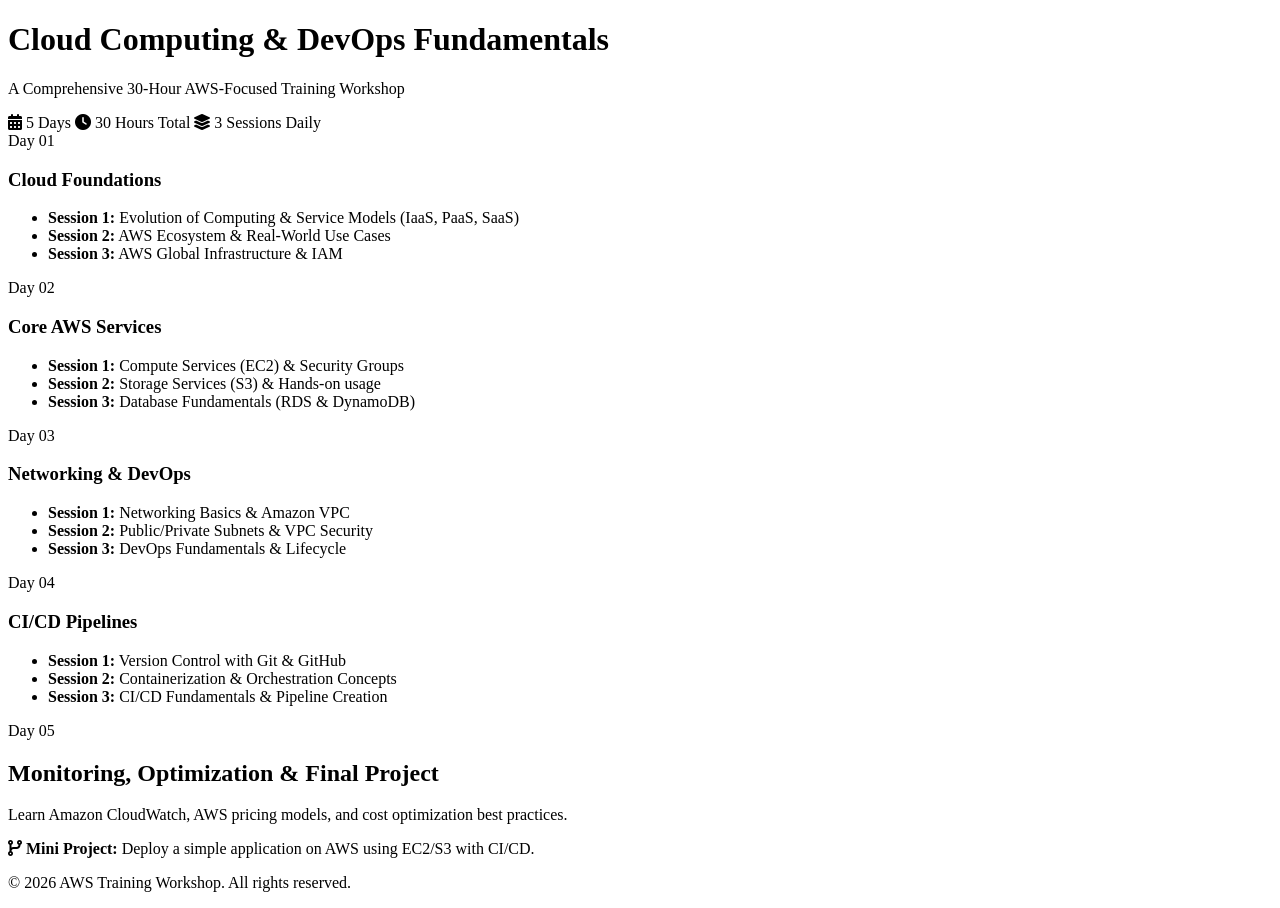
==== syllabuswebsite.html @ 190a76a6 "Add files via upload" ====
<!DOCTYPE html>
<html lang="en">
<head>
    <meta charset="UTF-8">
    <meta name="viewport" content="width=device-width, initial-scale=1.0">
    <title>Cloud & DevOps Workshop | AWS Fundamentals</title>
    <link rel="stylesheet" href="style.css">
    <link rel="stylesheet" href="https://cdnjs.cloudflare.com/ajax/libs/font-awesome/6.0.0/css/all.min.css">
</head>
<body>

    <header class="hero">
        <div class="container">
            <h1 class="main-title">Cloud Computing & <span>DevOps Fundamentals</span></h1>
            <p class="subtitle">A Comprehensive 30-Hour AWS-Focused Training Workshop</p>
            <div class="meta-tags">
                <span><i class="fas fa-calendar-alt"></i> 5 Days</span>
                <span><i class="fas fa-clock"></i> 30 Hours Total</span>
                <span><i class="fas fa-layer-group"></i> 3 Sessions Daily</span>
            </div>
        </div>
    </header>

    <section class="syllabus-grid container">
        <div class="card">
            <div class="day-tag">Day 01</div>
            <h3>Cloud Foundations</h3>
            <ul>
                <li><strong>Session 1:</strong> Evolution of Computing & Service Models (IaaS, PaaS, SaaS)</li>
                <li><strong>Session 2:</strong> AWS Ecosystem & Real-World Use Cases</li>
                <li><strong>Session 3:</strong> AWS Global Infrastructure & IAM</li>
            </ul>
        </div>

        <div class="card">
            <div class="day-tag">Day 02</div>
            <h3>Core AWS Services</h3>
            <ul>
                <li><strong>Session 1:</strong> Compute Services (EC2) & Security Groups</li>
                <li><strong>Session 2:</strong> Storage Services (S3) & Hands-on usage</li>
                <li><strong>Session 3:</strong> Database Fundamentals (RDS & DynamoDB)</li>
            </ul>
        </div>

        <div class="card">
            <div class="day-tag">Day 03</div>
            <h3>Networking & DevOps</h3>
            <ul>
                <li><strong>Session 1:</strong> Networking Basics & Amazon VPC</li>
                <li><strong>Session 2:</strong> Public/Private Subnets & VPC Security</li>
                <li><strong>Session 3:</strong> DevOps Fundamentals & Lifecycle</li>
            </ul>
        </div>

        <div class="card highlight">
            <div class="day-tag">Day 04</div>
            <h3>CI/CD Pipelines</h3>
            <ul>
                <li><strong>Session 1:</strong> Version Control with Git & GitHub</li>
                <li><strong>Session 2:</strong> Containerization & Orchestration Concepts</li>
                <li><strong>Session 3:</strong> CI/CD Fundamentals & Pipeline Creation</li>
            </ul>
        </div>
    </section>

    <section class="final-project container">
        <div class="project-box">
            <div class="day-tag">Day 05</div>
            <h2>Monitoring, Optimization & Final Project</h2>
            <div class="project-details">
                <p>Learn Amazon CloudWatch, AWS pricing models, and cost optimization best practices.</p>
                <div class="featured-task">
                    <strong><i class="fas fa-code-branch"></i> Mini Project:</strong> 
                    Deploy a simple application on AWS using EC2/S3 with CI/CD.
                </div>
            </div>
        </div>
    </section>

    <footer>
        <p>&copy; 2026 AWS Training Workshop. All rights reserved.</p>
    </footer>

</body>
</html>
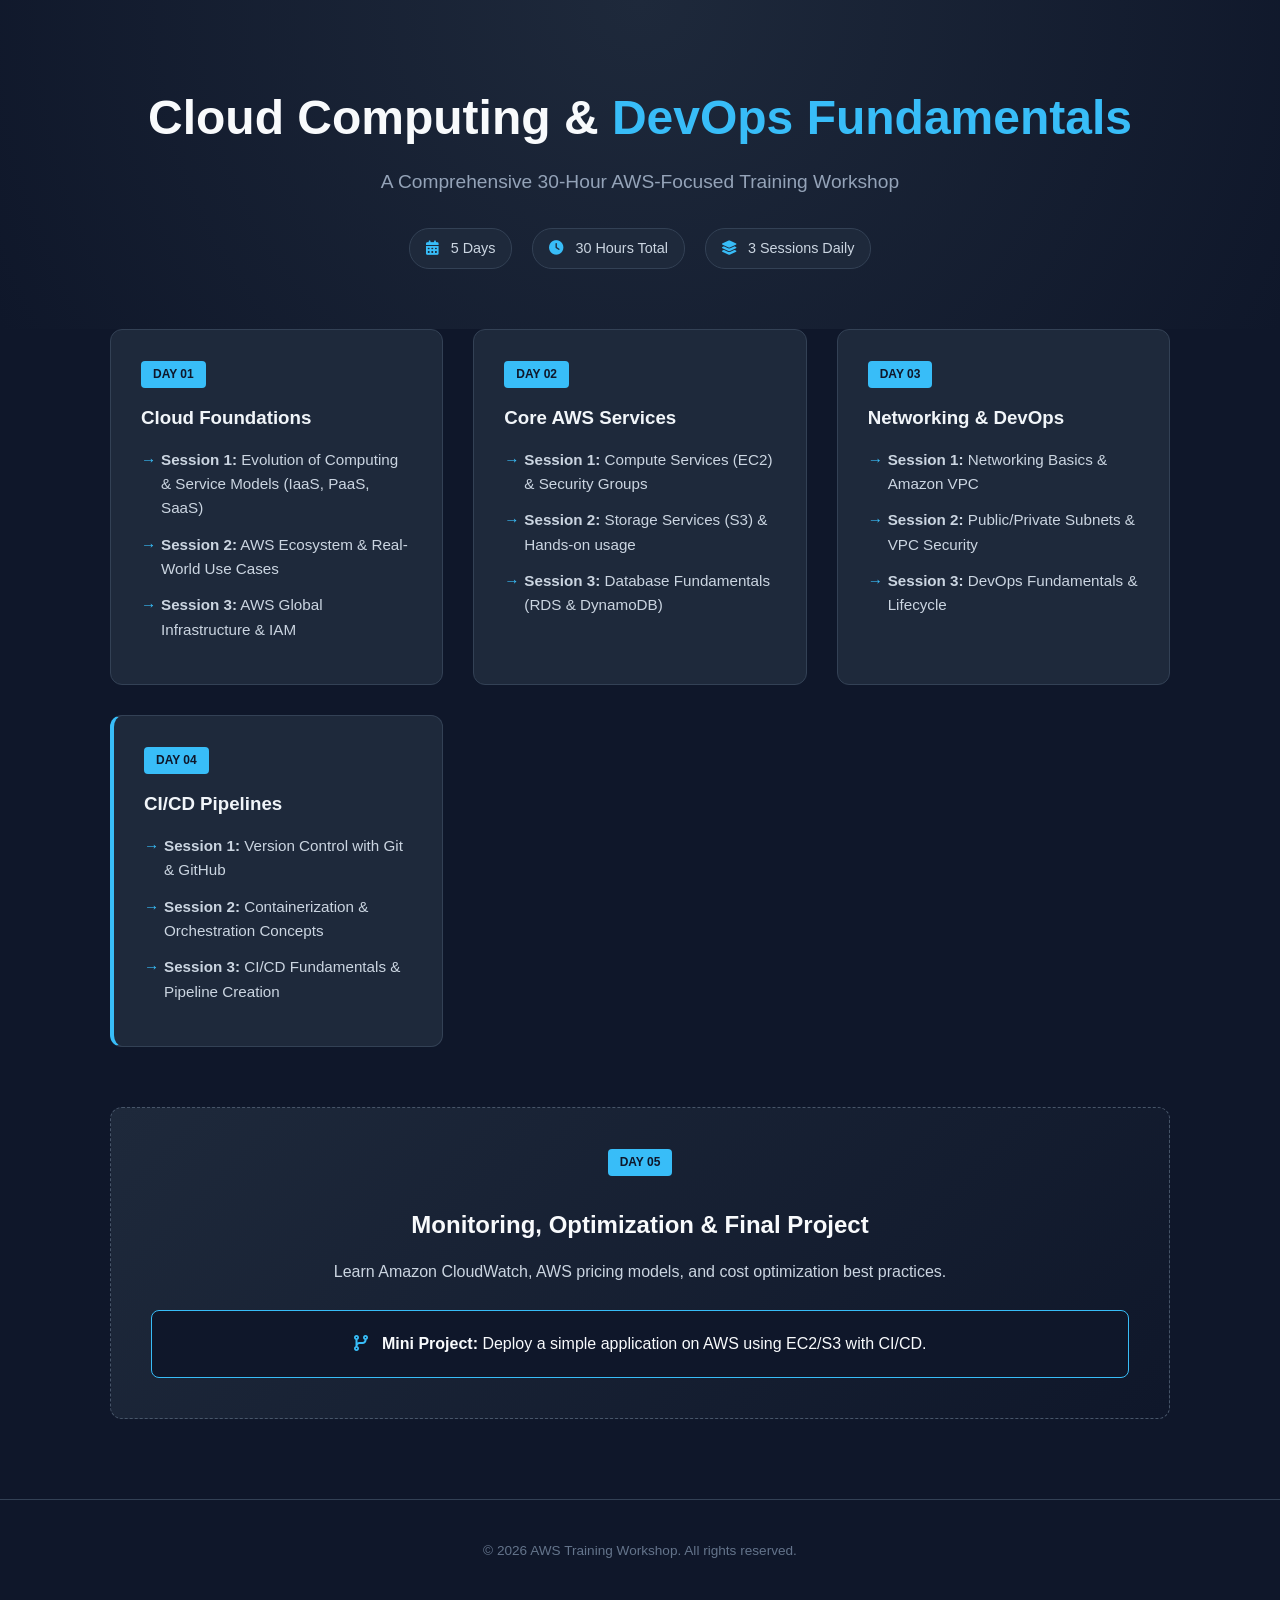
==== commit 4fe30974: "Update syllabuswebsite.html" ====
--- a/syllabuswebsite.html
+++ b/syllabuswebsite.html
@@ -7,6 +7,7 @@
     <link rel="stylesheet" href="style.css">
     <link rel="stylesheet" href="https://cdnjs.cloudflare.com/ajax/libs/font-awesome/6.0.0/css/all.min.css">
 </head>
+<link rel="stylesheet" href="websitecss.css">
 <body>
 
     <header class="hero">
@@ -82,4 +83,4 @@
     </footer>
 
 </body>
-</html>+</html>
--- a/websitecss.css
+++ b/websitecss.css
@@ -0,0 +1,168 @@
+/* General Reset */
+* {
+    margin: 0;
+    padding: 0;
+    box-sizing: border-box;
+}
+
+body {
+    font-family: 'Segoe UI', Tahoma, Geneva, Verdana, sans-serif;
+    background-color: #0f172a;
+    color: #cbd5e1;
+    line-height: 1.6;
+}
+
+.container {
+    max-width: 1100px;
+    margin: 0 auto;
+    padding: 0 20px;
+}
+
+/* Header/Hero */
+.hero {
+    padding: 80px 0 60px;
+    text-align: center;
+    background: radial-gradient(circle at top, #1e293b 0%, #0f172a 100%);
+}
+
+.main-title {
+    font-size: 3rem;
+    color: #f8fafc;
+    margin-bottom: 10px;
+}
+
+.main-title span {
+    color: #38bdf8;
+}
+
+.subtitle {
+    font-size: 1.2rem;
+    color: #94a3b8;
+    margin-bottom: 30px;
+}
+
+.meta-tags {
+    display: flex;
+    justify-content: center;
+    gap: 20px;
+    font-size: 0.9rem;
+}
+
+.meta-tags span {
+    background: #1e293b;
+    padding: 8px 16px;
+    border-radius: 20px;
+    border: 1px solid #334155;
+}
+
+.meta-tags i {
+    color: #38bdf8;
+    margin-right: 8px;
+}
+
+/* Syllabus Grid */
+.syllabus-grid {
+    display: grid;
+    grid-template-columns: repeat(auto-fit, minmax(300px, 1fr));
+    gap: 30px;
+    padding-bottom: 60px;
+}
+
+.card {
+    background: #1e293b;
+    padding: 30px;
+    border-radius: 12px;
+    border: 1px solid #334155;
+    transition: transform 0.3s ease, border-color 0.3s ease;
+}
+
+.card:hover {
+    transform: translateY(-5px);
+    border-color: #38bdf8;
+}
+
+.card.highlight {
+    border-left: 4px solid #38bdf8;
+}
+
+.day-tag {
+    display: inline-block;
+    background: #38bdf8;
+    color: #0f172a;
+    font-weight: bold;
+    font-size: 0.75rem;
+    padding: 4px 12px;
+    border-radius: 4px;
+    margin-bottom: 15px;
+    text-transform: uppercase;
+}
+
+.card h3 {
+    color: #f1f5f9;
+    margin-bottom: 15px;
+}
+
+.card ul {
+    list-style: none;
+}
+
+.card ul li {
+    font-size: 0.95rem;
+    margin-bottom: 12px;
+    padding-left: 20px;
+    position: relative;
+}
+
+.card ul li::before {
+    content: "→";
+    position: absolute;
+    left: 0;
+    color: #38bdf8;
+}
+
+/* Final Project Section */
+.final-project {
+    margin-bottom: 80px;
+}
+
+.project-box {
+    background: linear-gradient(135deg, #1e293b 0%, #0f172a 100%);
+    padding: 40px;
+    border-radius: 12px;
+    border: 1px dashed #475569;
+    text-align: center;
+}
+
+.project-box h2 {
+    color: #f8fafc;
+    margin: 15px 0;
+}
+
+.featured-task {
+    margin-top: 25px;
+    background: #0f172a;
+    padding: 20px;
+    border-radius: 8px;
+    border: 1px solid #38bdf8;
+    color: #f8fafc;
+}
+
+.featured-task i {
+    margin-right: 10px;
+    color: #38bdf8;
+}
+
+/* Footer */
+footer {
+    text-align: center;
+    padding: 40px 0;
+    border-top: 1px solid #334155;
+    color: #64748b;
+    font-size: 0.85rem;
+}
+
+/* Responsive */
+@media (max-width: 768px) {
+    .main-title { font-size: 2rem; }
+    .meta-tags { flex-direction: column; align-items: center; }
+}
